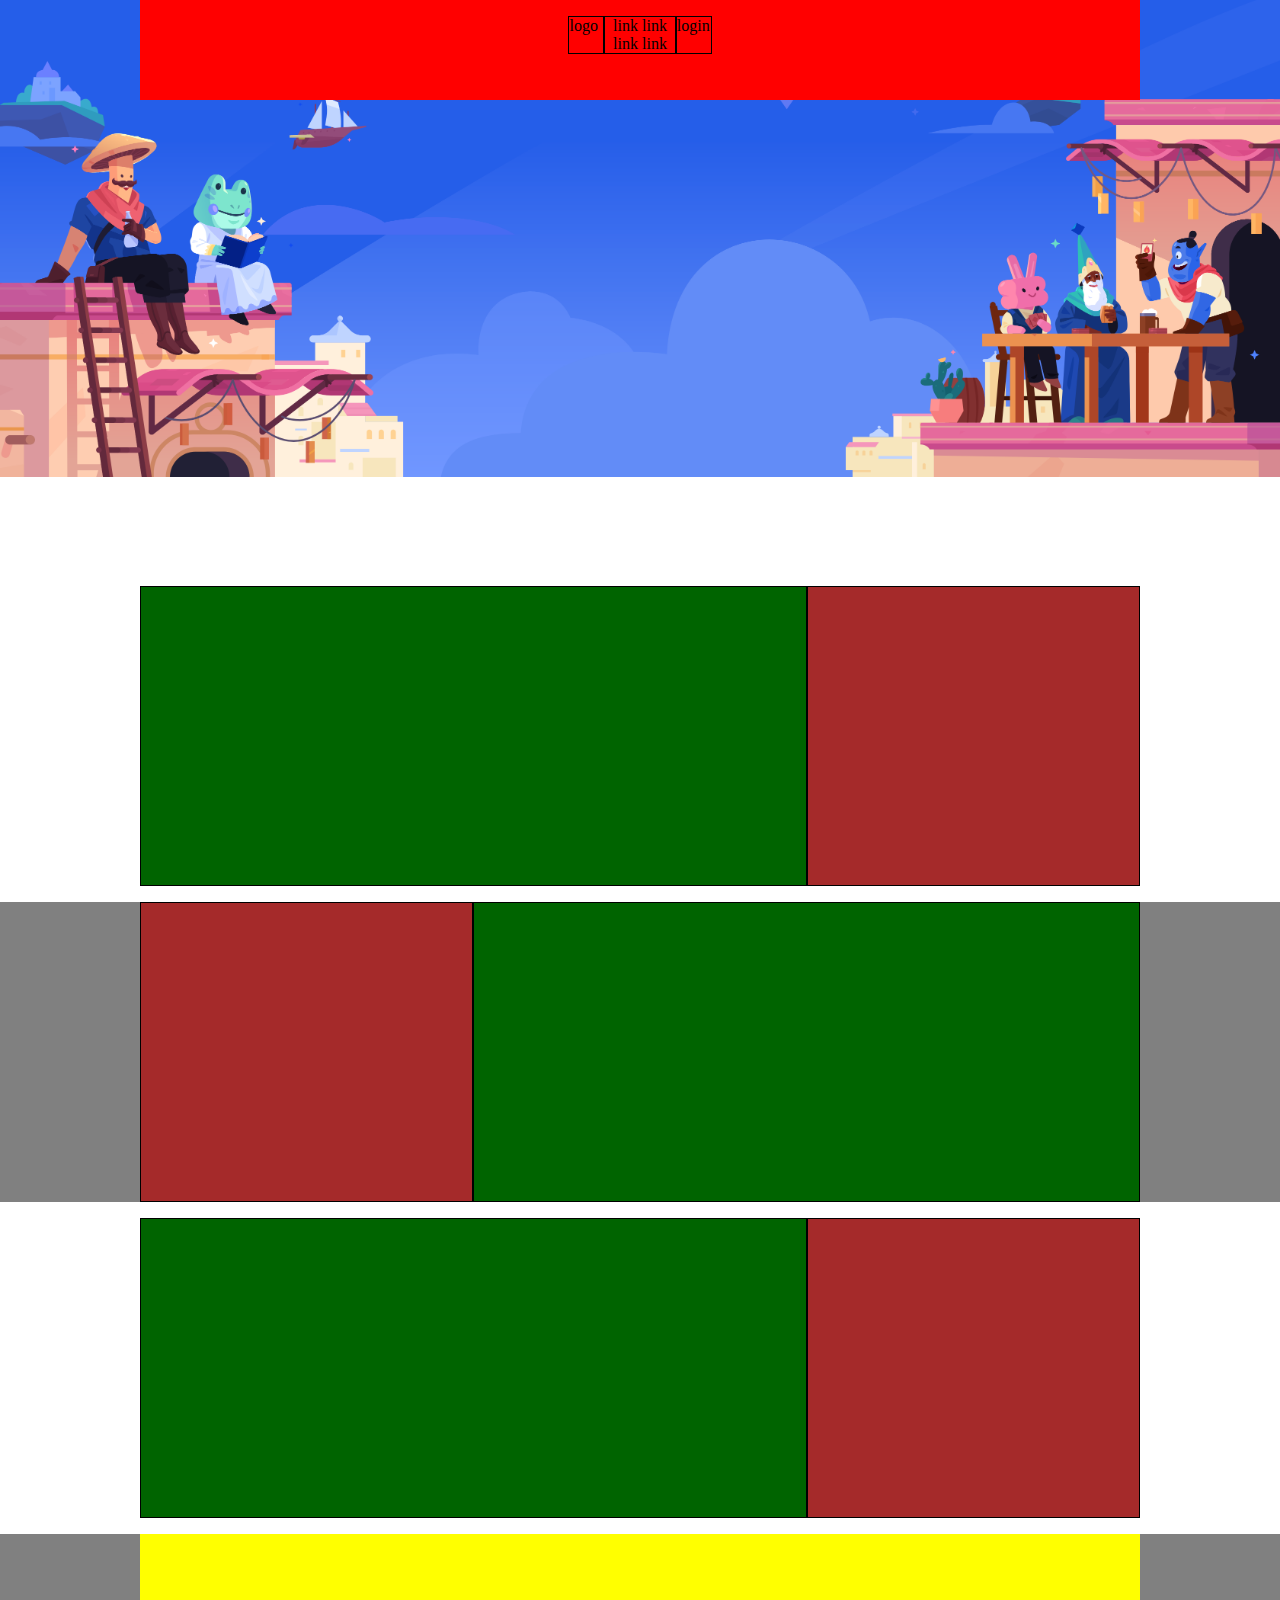
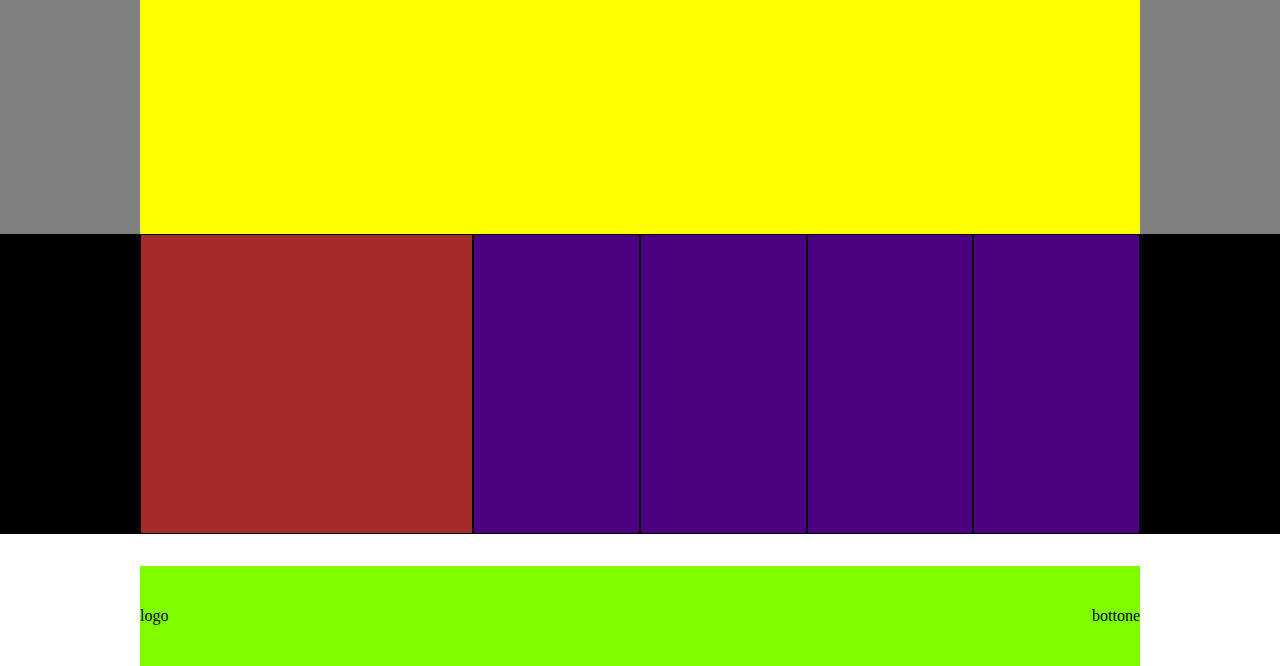
==== bonus/index.html @ 7757081d "commit with problem" ====
<!DOCTYPE html>
<html lang="en">
<head>
    <meta charset="UTF-8">
    <meta http-equiv="X-UA-Compatible" content="IE=edge">
    <meta name="viewport" content="width=device-width, initial-scale=1.0">
    <title>Discord</title>
    <link rel="stylesheet" href="style.css">
</head>
<body class="debug">
    <div class="background">
        <!-- header with logo,link and login -->
        <div class="contenitore container"> 
            <section class="download">
                    
                <header>
                    <div class="container">
                        <div class="row">
                            <div class="col_3">logo</div>
                            <div class="col_6">link link link link</div>
                            <div class="col_3">login</div>
                        </div>
                    </div>
                </header>
            </section>
        </div>
    </div>
    <!-- main -->
        <main>
             <!-- section download -->
             <div class="container">
             </div>
            <div class="container">
                <!-- section space  -->  
                <section class="space">
                    <div class="row">
                        <div class="col_8"></div>
                        <div class="col_4"></div>
                    </div>
                </section>
            </div>
            <!-- section easy with grey background -->  
                <section class="easy">
                    <div class="container">
                        <div class="row">
                            <div class="col_4"></div>
                            <div class="col_8"></div>
                        </div>
                    </div>
                </section>
                <div class="container">
                     <!-- section fandom -->  
                    <section class="fandom">
                        <div class="row">
                            <div class="col_8"></div>
                            <div class="col_4"></div>
                        </div>
                    </section>
                </div>
                <!-- section tecnology with grey background -->
                <section class="tecnology">
                    <div class="container">
                        <div class="square">
                        </div>
                    </div>
                </section>
                <!-- section talk with black background -->
                <section class="talk">
                    <div class="container">
                        <div class="row">
                            <div class="col_4"></div>
                            <div class="col_2"></div>
                            <div class="col_2"></div>
                            <div class="col_2"></div>
                            <div class="col_2"></div>
                        </div>
                    </div>
                </section>

        </main>
        <footer>
            <div class="container foot">
                <div class="final">
                    logo
                </div>
                <div class="final">
                    bottone
                </div>
            </div>
        </footer>
    </div> 

</body>
</html>
---- bonus/style.css ----
*{
    margin: 0;
    padding: 0;
    box-sizing: border-box;
}


.debug .background{
    background-image: url("./img/jumbo.png");
    height: 570px;
    background-size: contain;
    background-repeat: no-repeat;
    
    
}
header{
    padding-top: 1rem;
    padding-bottom: 1rem;
    
    
}
.container{
    width: 80%;
    max-width: 1000px;
    margin: 0 auto;
    
}
.row{
    display: flex;
    
}
.col_1{
    width: calc((100% / 12)*1);
    border: 1px solid;
    background-color: indigo;
}
.col_2{
    width: calc((100% / 12)*2);
    border: 1px solid;
    background-color: indigo;
}
.col_3{
    width: calc((100% / 12)*3);
    border: 1px solid;
}
.col_4{
    width: calc((100% / 12)*4);
    border: 1px solid;
    background-color: brown;
}
.col_6{
    width: calc((100% / 12)*6);
    text-align: center;
    border: 1px solid;
}
.col_8{
    width: calc((100% / 12)*8);
    border: 1px solid;
    background-color: darkgreen;
}
.contenitore{
    height: 100px;
    background-color: red;
    display: flex;
    justify-content: center;
}
.space, .easy, .fandom{
    margin-top: 1rem;
}
.debug .col_4, .debug .col_2{
    height: 300px;
}
.easy, .tecnology{
    background-color: grey;
}
.square{
    height: 300px;
    background-color: yellow;
    margin-top: 1rem;
}
.talk{
    background-color: black;
}
.foot{
    display: flex;
    justify-content: space-between;
    height: 100px;
    background-color: chartreuse;
    margin-top: 2rem;
}
.final{
    align-self: center;
}
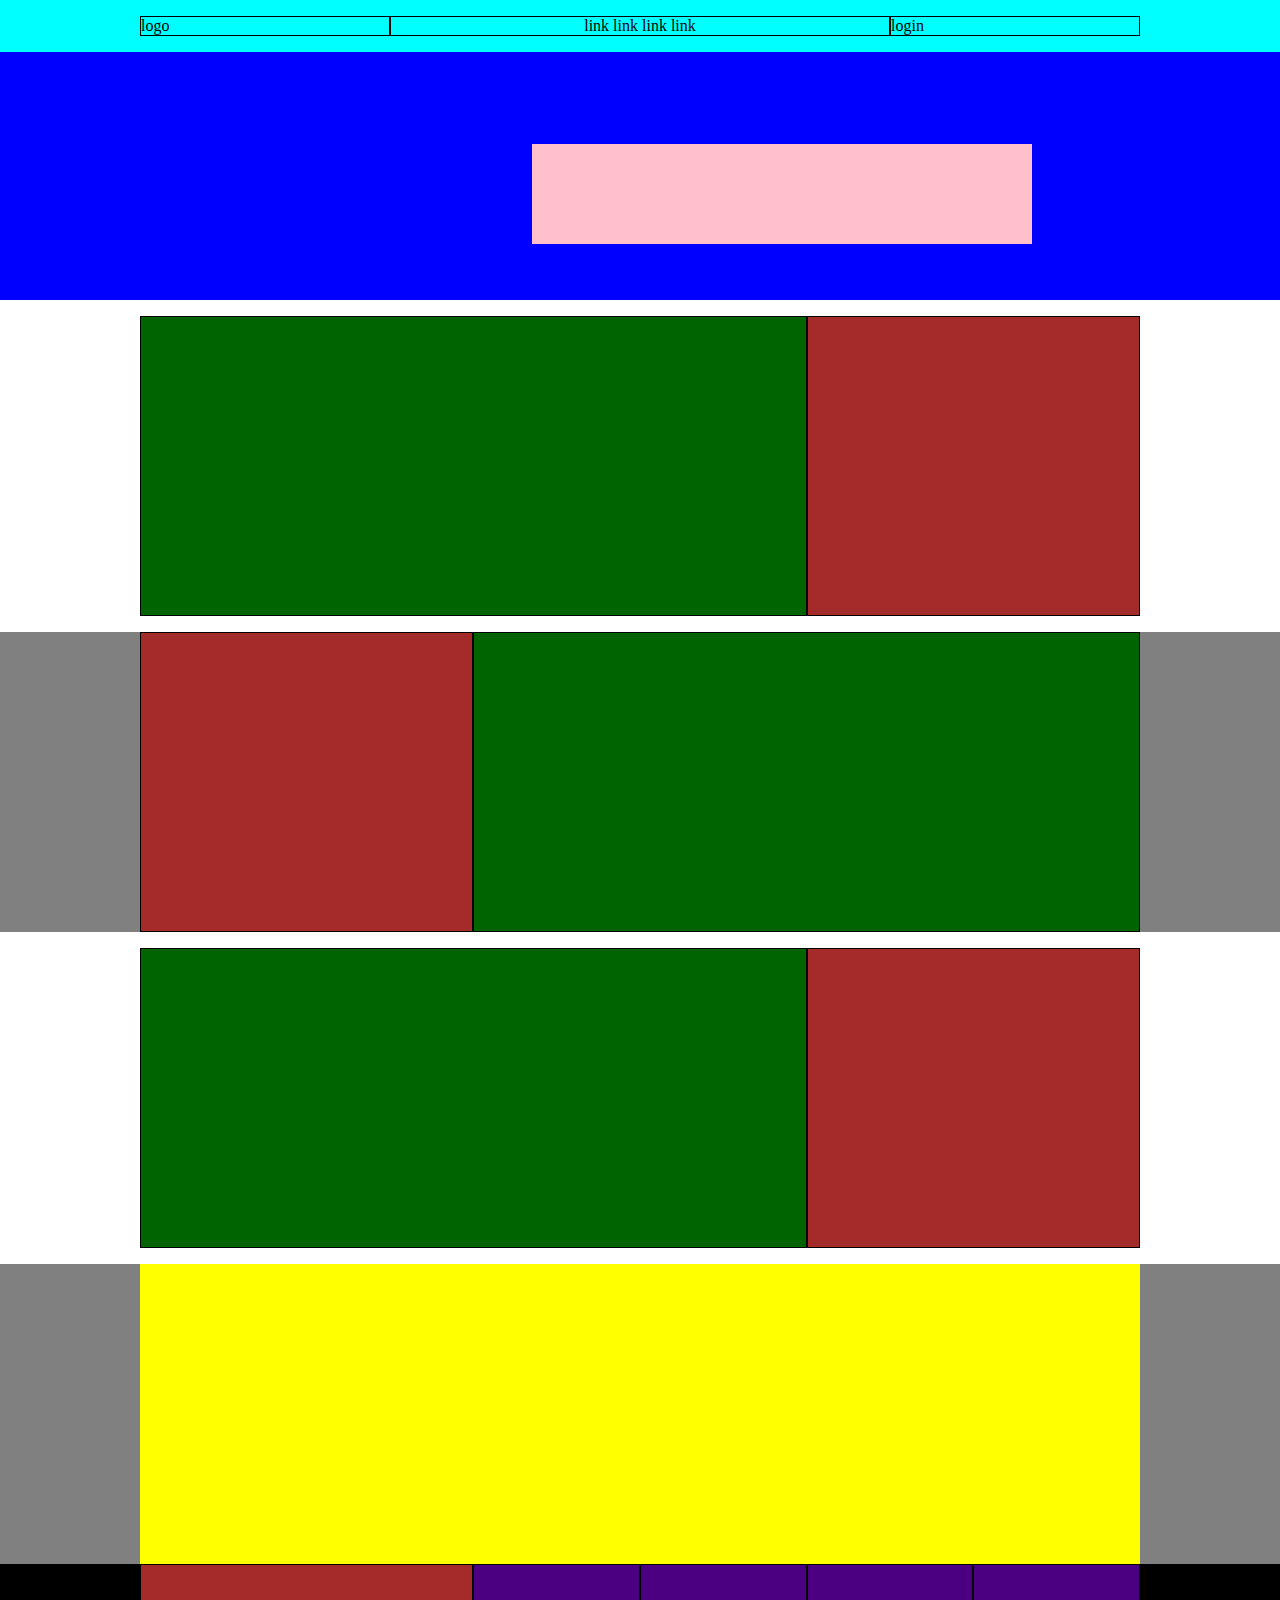
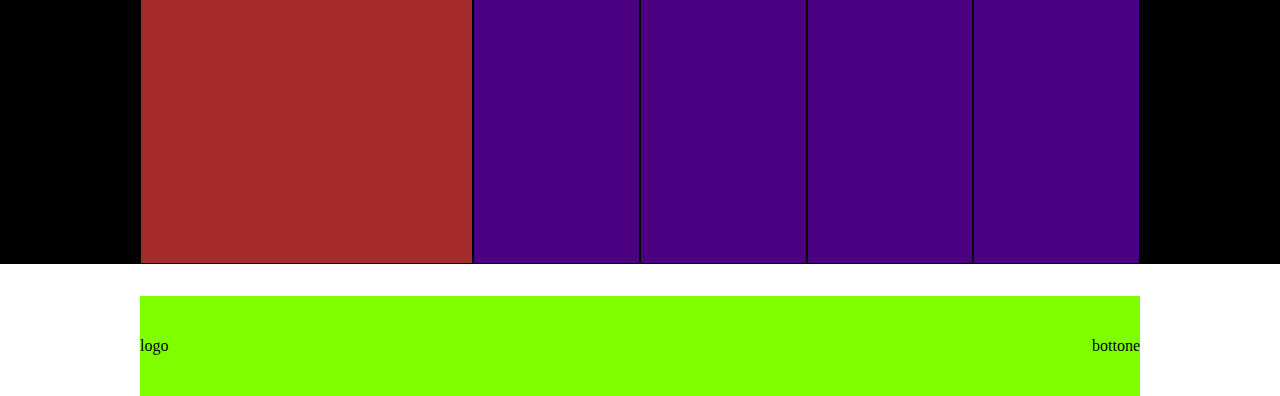
==== commit 378c9364: "final commit with position absolute" ====
--- a/bonus/index.html
+++ b/bonus/index.html
@@ -10,26 +10,25 @@
 <body class="debug">
     <div class="background">
         <!-- header with logo,link and login -->
-        <div class="contenitore container"> 
-            <section class="download">
-                    
-                <header>
-                    <div class="container">
-                        <div class="row">
-                            <div class="col_3">logo</div>
-                            <div class="col_6">link link link link</div>
-                            <div class="col_3">login</div>
-                        </div>
+        
+            <header>
+                <div class="container">
+                    <div class="row">
+                        <div class="col_3">logo</div>
+                        <div class="col_6">link link link link</div>
+                        <div class="col_3">login</div>
                     </div>
-                </header>
-            </section>
-        </div>
+                </div>
+            </header>
     </div>
     <!-- main -->
         <main>
-             <!-- section download -->
-             <div class="container">
-             </div>
+            <!-- section download -->
+            
+                 <section class="download">
+                         
+                 </section>
+            
             <div class="container">
                 <!-- section space  -->  
                 <section class="space">
--- a/bonus/style.css
+++ b/bonus/style.css
@@ -4,14 +4,12 @@
     padding: 0;
     box-sizing: border-box;
 }
-
-
+.debug header{
+    background-color: aqua ;
+}
 .debug .background{
-    background-image: url("./img/jumbo.png");
-    height: 570px;
-    background-size: contain;
-    background-repeat: no-repeat;
-    
+    background-color: blue;
+    height: 300px;
     
 }
 header{
@@ -24,6 +22,7 @@
     width: 80%;
     max-width: 1000px;
     margin: 0 auto;
+    position: relative;
     
 }
 .row{
@@ -59,11 +58,16 @@
     border: 1px solid;
     background-color: darkgreen;
 }
-.contenitore{
+.debug .download{
+    background-color: pink;
     height: 100px;
-    background-color: red;
-    display: flex;
-    justify-content: center;
+    margin: 4rem 2rem;
+}
+.download{
+    position: absolute;
+    top: 80px;
+    left: 500px;
+    width: 500px;
 }
 .space, .easy, .fandom{
     margin-top: 1rem;
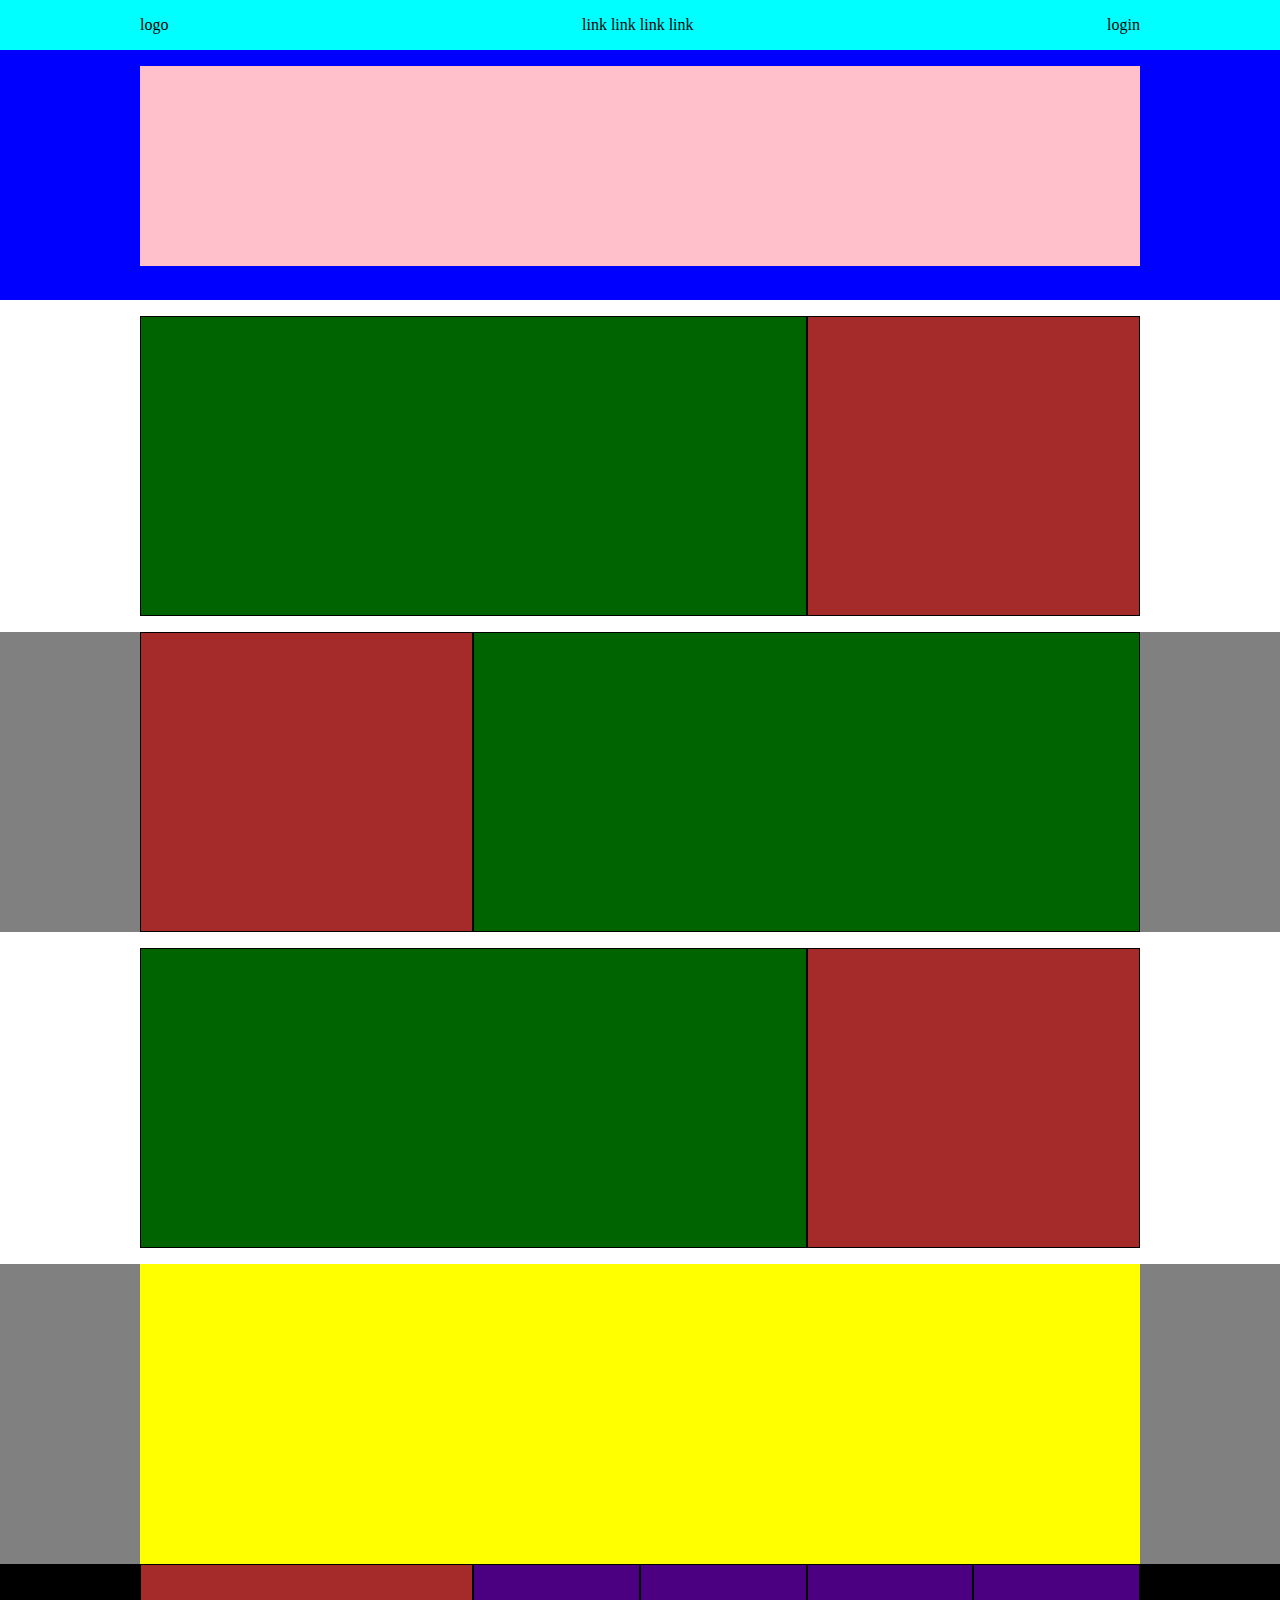
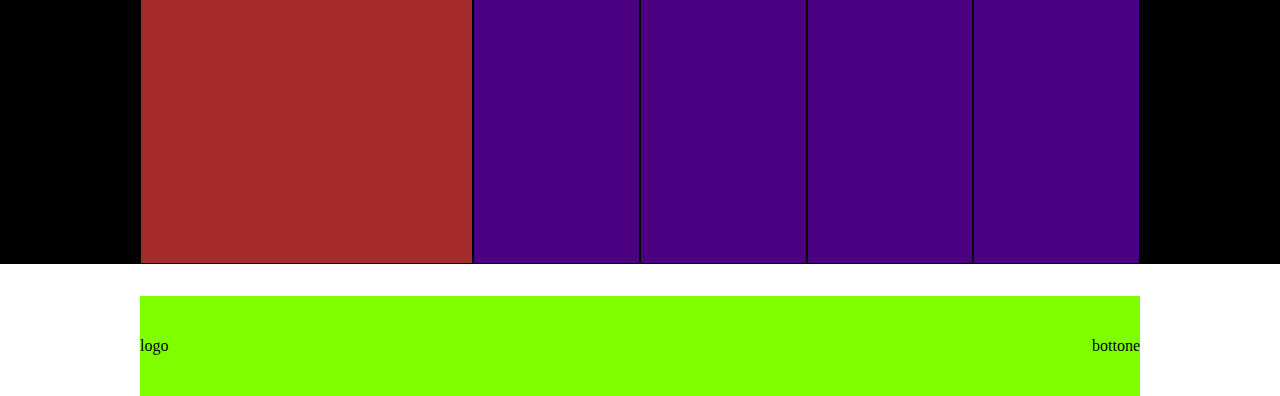
==== commit 850b8645: "bonus" ====
--- a/bonus/index.html
+++ b/bonus/index.html
@@ -10,16 +10,17 @@
 <body class="debug">
     <div class="background">
         <!-- header with logo,link and login -->
-        
-            <header>
-                <div class="container">
-                    <div class="row">
-                        <div class="col_3">logo</div>
-                        <div class="col_6">link link link link</div>
-                        <div class="col_3">login</div>
-                    </div>
+        <header>
+            <div class="container">
+                <div class="row">
+                    <div class="col_fl">logo</div>
+                    <div class="col_fl">link link link link</div>
+                    <div class="col_fl">login</div>
                 </div>
-            </header>
+            </div>
+        </header>
+        <div class="pink container">
+        </div>
     </div>
     <!-- main -->
         <main>
--- a/bonus/style.css
+++ b/bonus/style.css
@@ -5,7 +5,7 @@
     box-sizing: border-box;
 }
 .debug header{
-    background-color: aqua ;
+    background-color:aqua ;
 }
 .debug .background{
     background-color: blue;
@@ -16,19 +16,17 @@
     padding-top: 1rem;
     padding-bottom: 1rem;
     
-    
 }
 .container{
     width: 80%;
     max-width: 1000px;
     margin: 0 auto;
-    position: relative;
-    
 }
 .row{
     display: flex;
-    
+    justify-content: space-between;
 }
+
 .col_1{
     width: calc((100% / 12)*1);
     border: 1px solid;
@@ -58,17 +56,13 @@
     border: 1px solid;
     background-color: darkgreen;
 }
-.debug .download{
+.pink{
+    height: 200px;
     background-color: pink;
-    height: 100px;
-    margin: 4rem 2rem;
+    margin-top: 1rem;
 }
-.download{
-    position: absolute;
-    top: 80px;
-    left: 500px;
-    width: 500px;
-}
+
+
 .space, .easy, .fandom{
     margin-top: 1rem;
 }
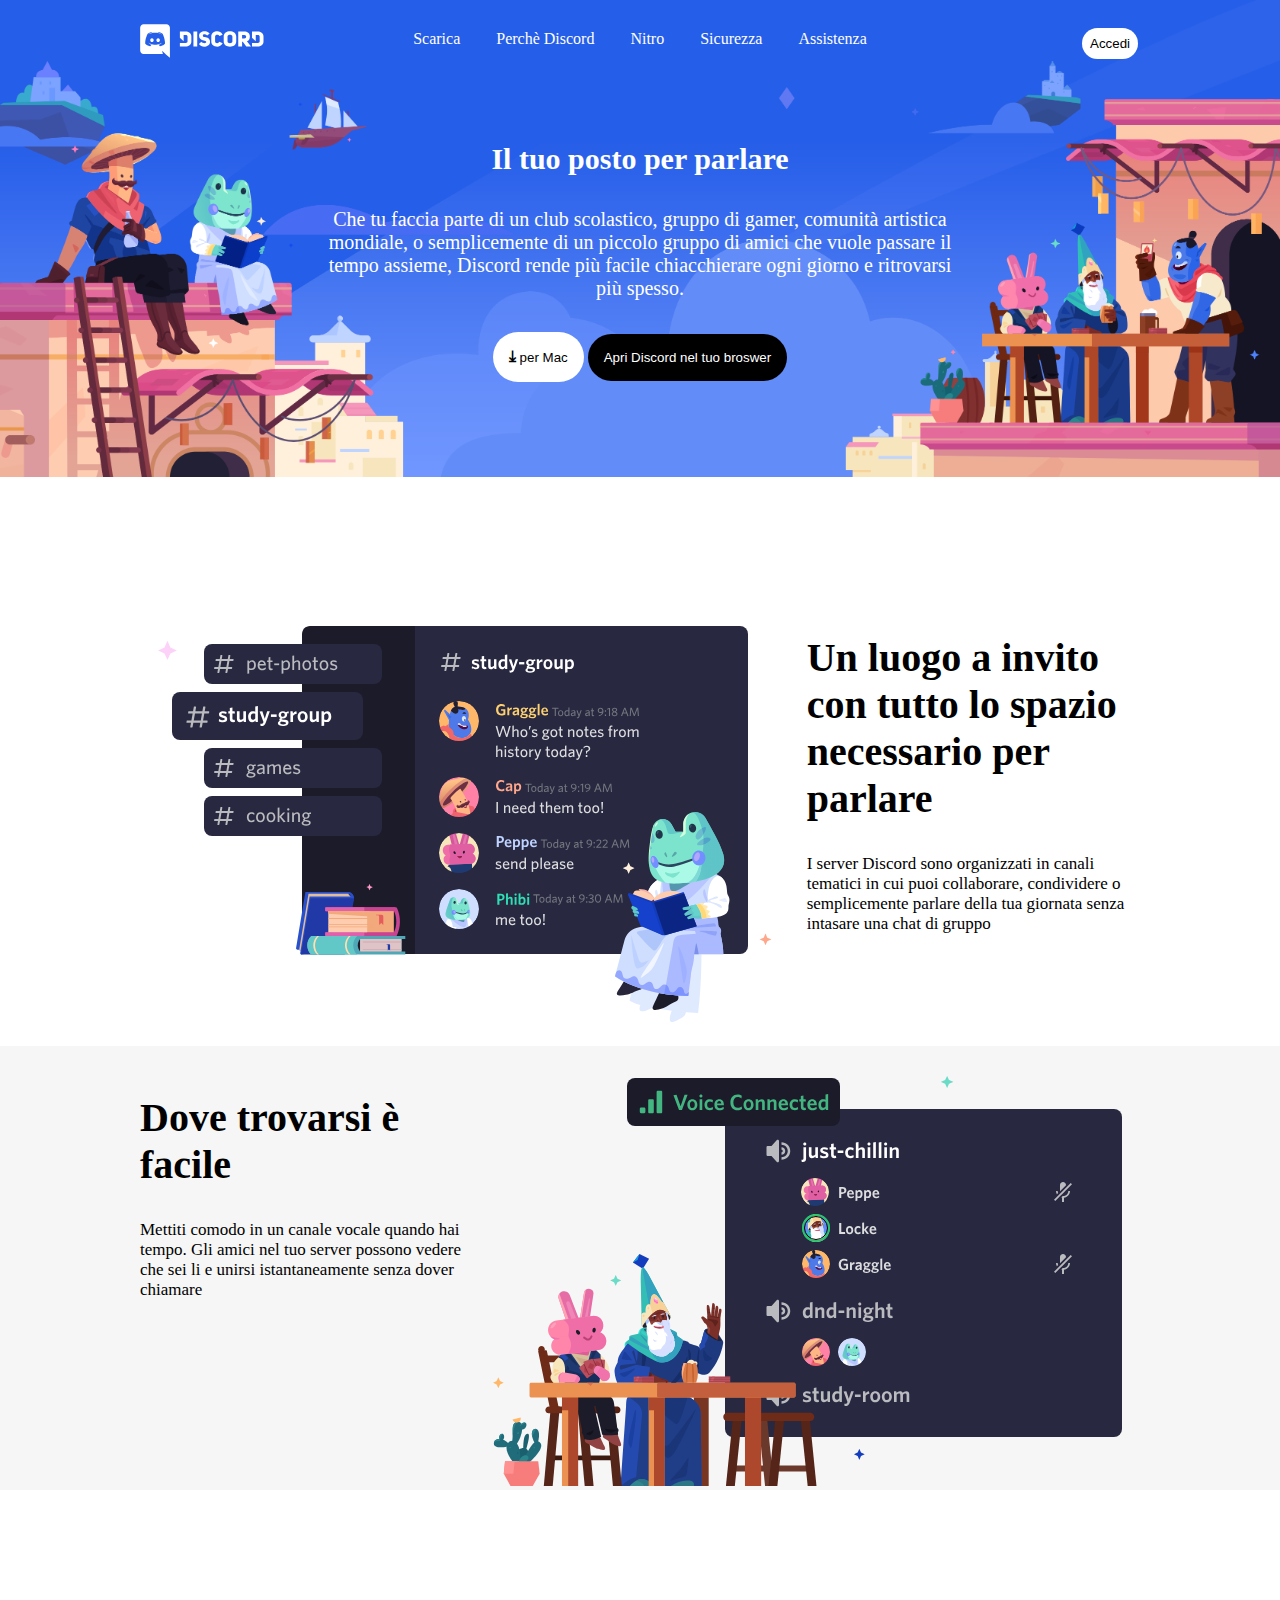
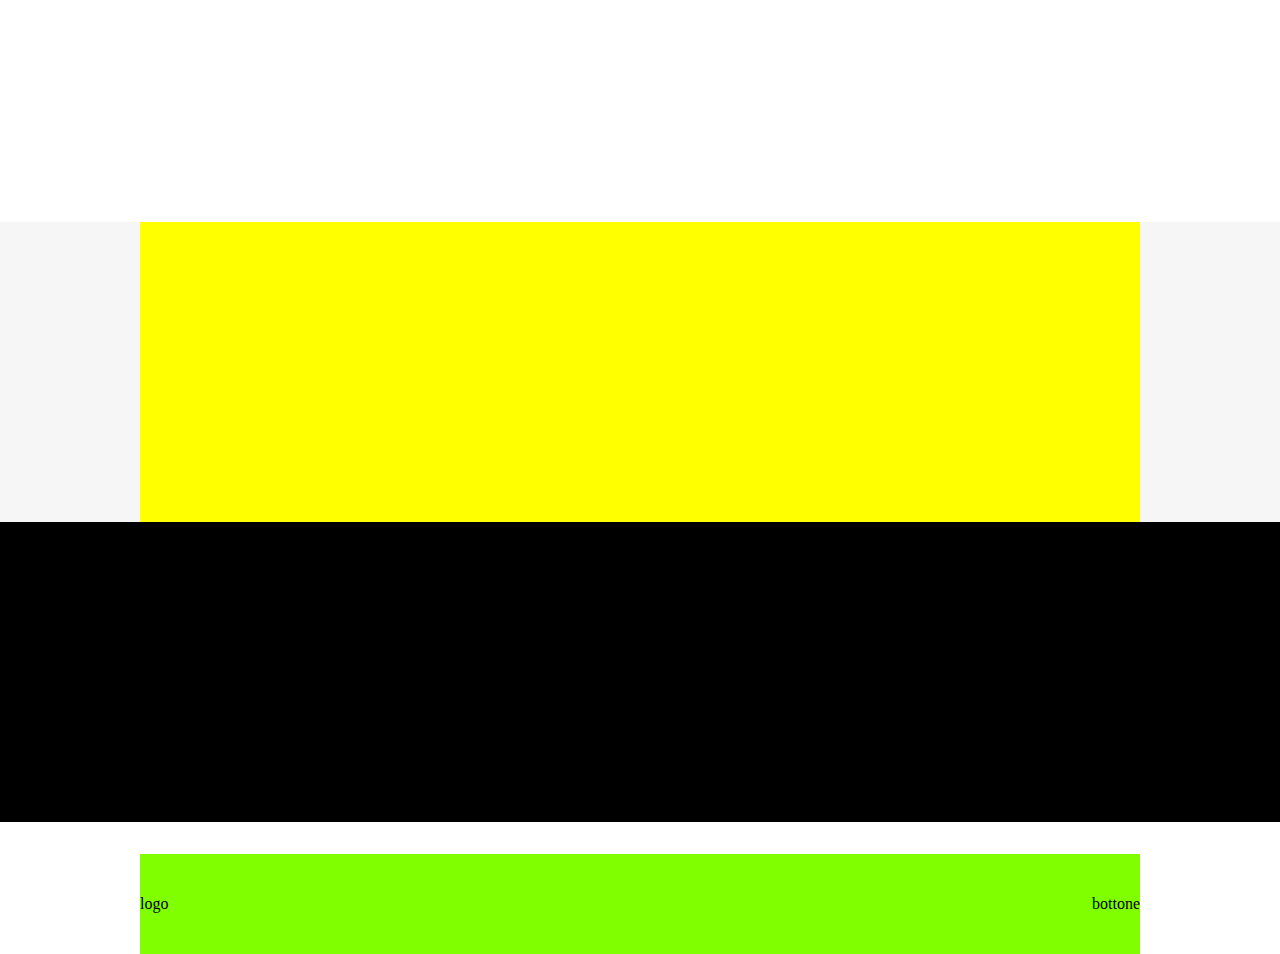
==== commit c06c246c: "commit with three section" ====
--- a/bonus/index.html
+++ b/bonus/index.html
@@ -13,29 +13,48 @@
         <header>
             <div class="container">
                 <div class="row">
-                    <div class="col_fl">logo</div>
-                    <div class="col_fl">link link link link</div>
-                    <div class="col_fl">login</div>
+                    <div class="col_3">
+                        <img class="logo" src="./img/logo.svg" alt="">
+                    </div>
+                    <div class="col_6">
+                        <a href="">Scarica</a> 
+                        <a href="">Perchè Discord</a>
+                        <a href="">Nitro</a>
+                        <a href="">Sicurezza</a>
+                        <a href="">Assistenza</a>
+                    </div>
+                    <div class="col_3">
+                        <button class="accedi">Accedi</button>
+                    </div>
                 </div>
             </div>
         </header>
-        <div class="pink container">
+        <!-- section download -->
+        <div class="jus">
+            <div class="col_6">
+                <h2 class="download">Il tuo posto per parlare</h2>
+                <p class="club">Che tu faccia parte di un club scolastico, gruppo di gamer, comunità artistica mondiale, o semplicemente di un piccolo gruppo di amici che vuole passare il tempo assieme, Discord rende più facile chiacchierare ogni giorno e ritrovarsi più spesso.</p>
+            </div>
+        </div>
+        <div class="jus">
+            <div class="col_6">
+                <button class="mac"><span>&#10515;</span> per Mac</button>
+                <button class="broswer">Apri Discord nel tuo broswer</button>
+            </div>
         </div>
     </div>
     <!-- main -->
         <main>
-            <!-- section download -->
-            
-                 <section class="download">
-                         
-                 </section>
             
             <div class="container">
                 <!-- section space  -->  
                 <section class="space">
                     <div class="row">
-                        <div class="col_8"></div>
-                        <div class="col_4"></div>
+                        <div class="col_8"><img src="./img/item1.svg" alt=""></div>
+                        <div class="col_4">
+                            <h2 class="place">Un luogo a invito con tutto lo spazio necessario per parlare</h2>
+                            <p class="server">I server Discord sono organizzati in canali tematici in cui puoi collaborare, condividere o semplicemente parlare della tua giornata senza intasare una chat di gruppo</p>
+                        </div>
                     </div>
                 </section>
             </div>
@@ -43,8 +62,11 @@
                 <section class="easy">
                     <div class="container">
                         <div class="row">
-                            <div class="col_4"></div>
-                            <div class="col_8"></div>
+                            <div class="col_4">
+                                <h2 class="place">Dove trovarsi è facile</h2>
+                                <p class="server">Mettiti comodo in un canale vocale quando hai tempo. Gli amici nel tuo server possono vedere che sei li e unirsi istantaneamente senza dover chiamare</p>
+                            </div>
+                            <div class="col_8"><img src="./img/item2.svg" alt="">   </div>
                         </div>
                     </div>
                 </section>
--- a/bonus/style.css
+++ b/bonus/style.css
@@ -4,13 +4,12 @@
     padding: 0;
     box-sizing: border-box;
 }
-.debug header{
-    background-color:aqua ;
-}
-.debug .background{
-    background-color: blue;
-    height: 300px;
-    
+
+.background{
+    background-image: url("./img/jumbo.png");
+    height: 570px;
+    background-size: contain;
+    background-repeat: no-repeat;
 }
 header{
     padding-top: 1rem;
@@ -24,44 +23,84 @@
 }
 .row{
     display: flex;
-    justify-content: space-between;
+}
+.logo{
+    padding-top: 0.5rem;
+}
+a{
+    padding: 1rem;
+    text-decoration: none;
+    color: white;
 }
 
 .col_1{
     width: calc((100% / 12)*1);
-    border: 1px solid;
-    background-color: indigo;
 }
 .col_2{
     width: calc((100% / 12)*2);
-    border: 1px solid;
-    background-color: indigo;
 }
 .col_3{
     width: calc((100% / 12)*3);
-    border: 1px solid;
+    align-self: center;
 }
 .col_4{
     width: calc((100% / 12)*4);
-    border: 1px solid;
-    background-color: brown;
 }
 .col_6{
     width: calc((100% / 12)*6);
+    align-self: center;
     text-align: center;
-    border: 1px solid;
 }
 .col_8{
     width: calc((100% / 12)*8);
-    border: 1px solid;
-    background-color: darkgreen;
 }
-.pink{
-    height: 200px;
-    background-color: pink;
-    margin-top: 1rem;
+.accedi, .mac{
+    background-color: white;
+    border: none;
+    border-radius: 2rem;
+
+}
+.accedi{
+    padding: 0.5rem;
+    margin-left: 12rem;
+    margin-top: 0.5rem;
+}
+.jus{
+    display: flex;
+    justify-content: center;
+}
+.download, .club{
+    color: white;
+    text-align: center;
+}
+.download{
+    font-weight: 600;
+    font-size: 30px;
+    margin: 4rem 0 2rem;
+}
+.club{
+    font-size: 20px;
+}
+.mac, .broswer{
+    padding: 1rem;
+    margin-top: 2rem;
+    
+}
+.broswer{
+    background-color: black;
+    color: white;
+    border: none;
+    border-radius: 2rem;
 }
 
+.place{
+    font-size: 40px;
+    margin-top: 3rem;
+}
+.server{
+    font-size: 17px;
+    margin-top: 2rem;
+}
 
 .space, .easy, .fandom{
     margin-top: 1rem;
@@ -70,7 +109,7 @@
     height: 300px;
 }
 .easy, .tecnology{
-    background-color: grey;
+    background-color: #F6F6F6;
 }
 .square{
     height: 300px;
@@ -90,3 +129,7 @@
 .final{
     align-self: center;
 }
+span{
+    font-size: 1rem;
+    font-weight: 900;
+}
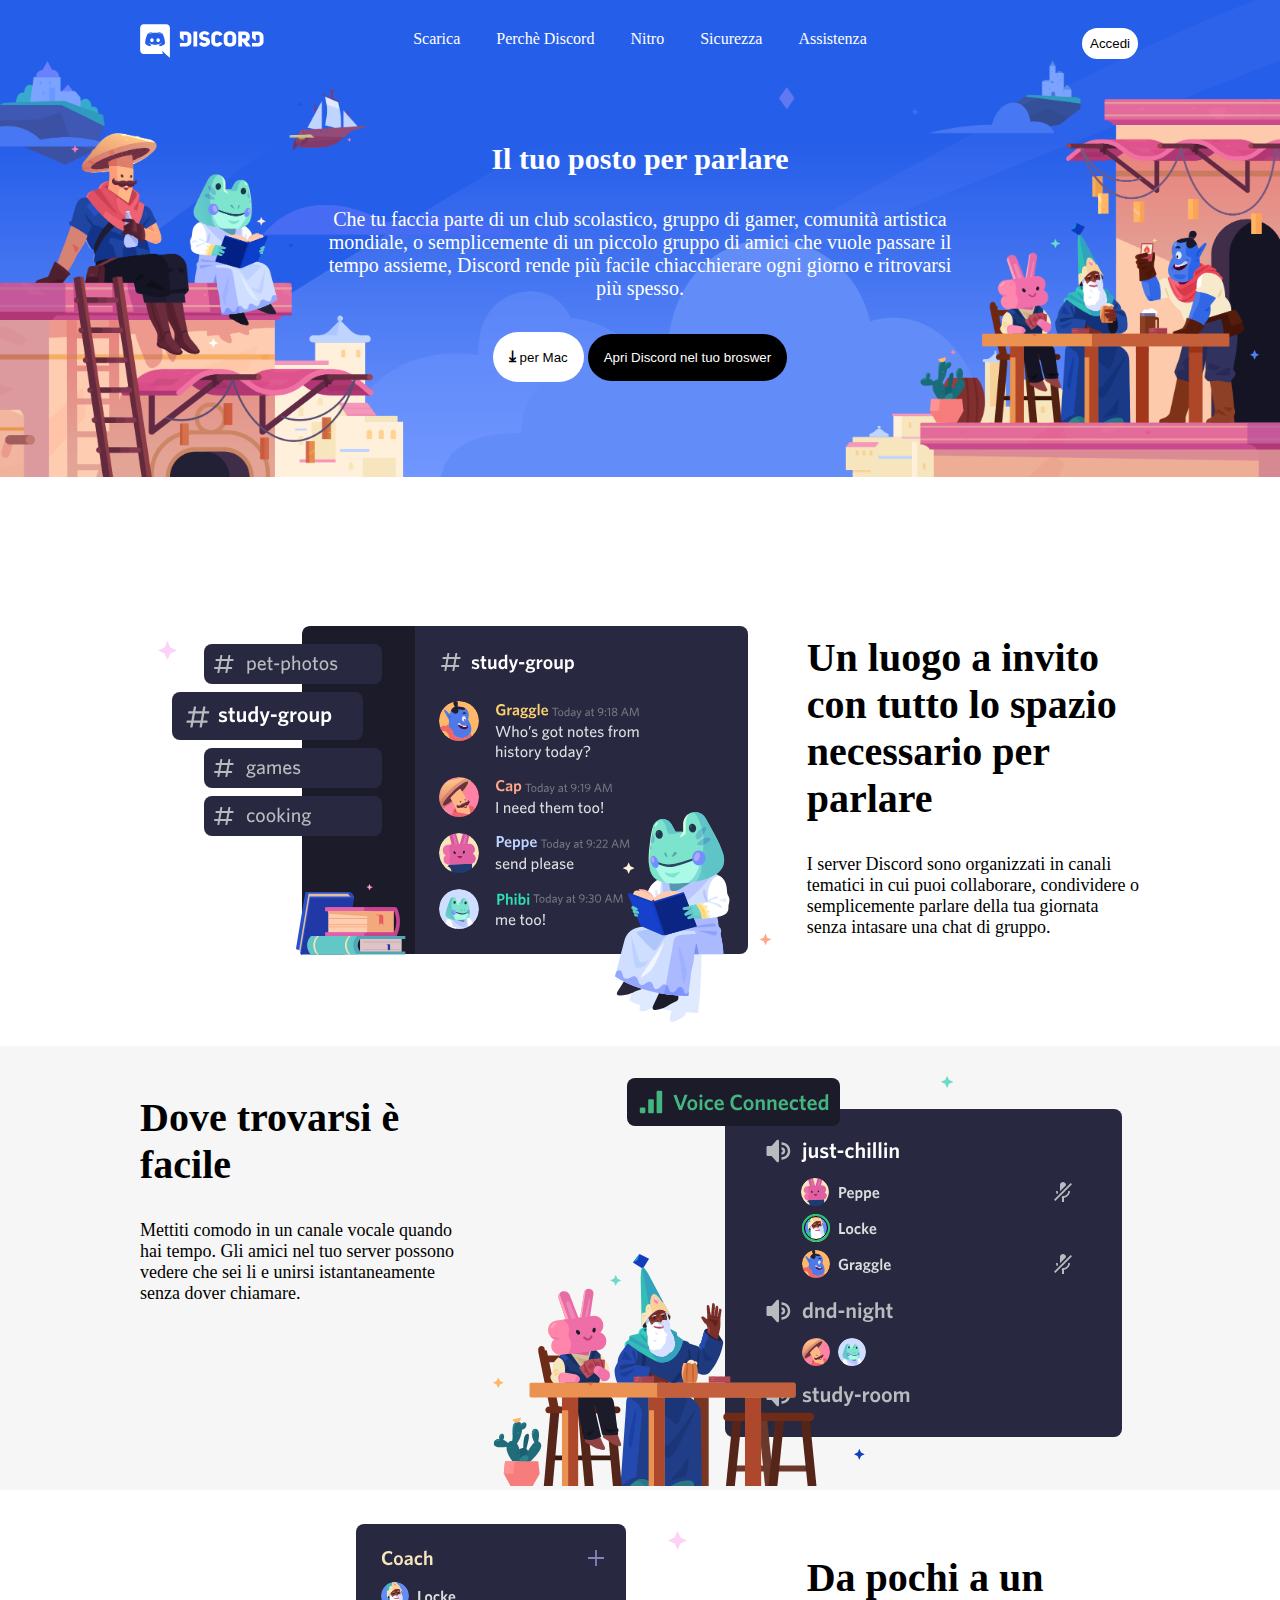
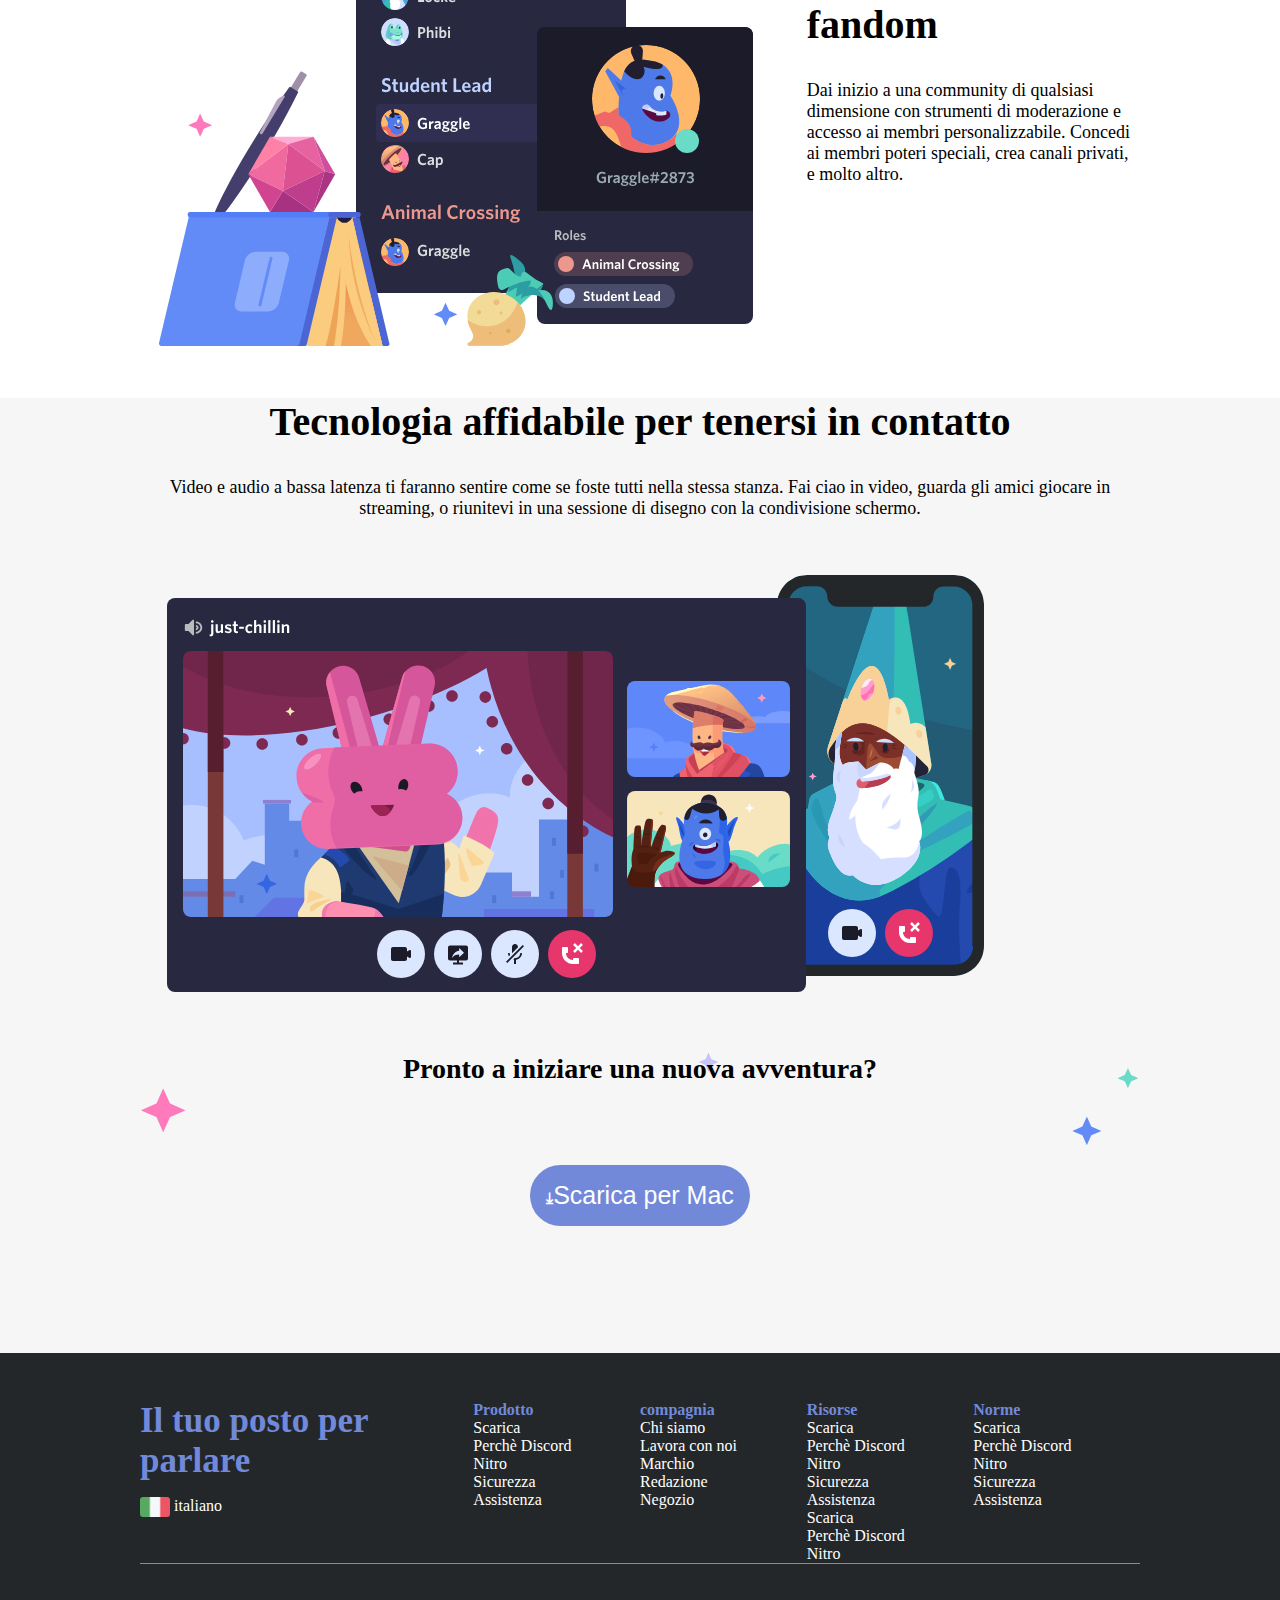
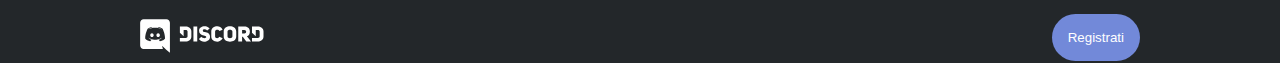
==== commit c05b31e8: "final commit without particular" ====
--- a/bonus/index.html
+++ b/bonus/index.html
@@ -7,7 +7,7 @@
     <title>Discord</title>
     <link rel="stylesheet" href="style.css">
 </head>
-<body class="debug">
+<body>
     <div class="background">
         <!-- header with logo,link and login -->
         <header>
@@ -38,7 +38,7 @@
         </div>
         <div class="jus">
             <div class="col_6">
-                <button class="mac"><span>&#10515;</span> per Mac</button>
+                <button class="mac"><span class="freccia">&#10515;</span> per Mac</button>
                 <button class="broswer">Apri Discord nel tuo broswer</button>
             </div>
         </div>
@@ -53,7 +53,7 @@
                         <div class="col_8"><img src="./img/item1.svg" alt=""></div>
                         <div class="col_4">
                             <h2 class="place">Un luogo a invito con tutto lo spazio necessario per parlare</h2>
-                            <p class="server">I server Discord sono organizzati in canali tematici in cui puoi collaborare, condividere o semplicemente parlare della tua giornata senza intasare una chat di gruppo</p>
+                            <p class="server">I server Discord sono organizzati in canali tematici in cui puoi collaborare, condividere o semplicemente parlare della tua giornata senza intasare una chat di gruppo.</p>
                         </div>
                     </div>
                 </section>
@@ -64,7 +64,7 @@
                         <div class="row">
                             <div class="col_4">
                                 <h2 class="place">Dove trovarsi è facile</h2>
-                                <p class="server">Mettiti comodo in un canale vocale quando hai tempo. Gli amici nel tuo server possono vedere che sei li e unirsi istantaneamente senza dover chiamare</p>
+                                <p class="server">Mettiti comodo in un canale vocale quando hai tempo. Gli amici nel tuo server possono vedere che sei li e unirsi istantaneamente senza dover chiamare.</p>
                             </div>
                             <div class="col_8"><img src="./img/item2.svg" alt="">   </div>
                         </div>
@@ -74,8 +74,11 @@
                      <!-- section fandom -->  
                     <section class="fandom">
                         <div class="row">
-                            <div class="col_8"></div>
-                            <div class="col_4"></div>
+                            <div class="col_8"><img src="./img/item3.svg" alt=""></div>
+                            <div class="col_4">
+                                <h2 class="place">Da pochi a un fandom</h2>
+                                <p class="server">Dai inizio a una community di qualsiasi dimensione con strumenti di moderazione e accesso ai membri personalizzabile. Concedi ai membri poteri speciali, crea canali privati, e molto altro.</p>
+                            </div>
                         </div>
                     </section>
                 </div>
@@ -83,32 +86,87 @@
                 <section class="tecnology">
                     <div class="container">
                         <div class="square">
+                            <h2 class="place" style="text-align:center ;">Tecnologia affidabile per tenersi in contatto</h2>
+                            <p class="server" style="text-align:center ;">Video e audio a bassa latenza ti faranno sentire come se foste tutti nella stessa stanza. Fai ciao in video, guarda gli amici giocare in streaming, o riunitevi in una sessione di disegno con la condivisione schermo.</p>
+                            <img src="./img/item4-big.svg" alt="">
+                            <div class="adventure">
+                                Pronto a iniziare una nuova avventura?
+                                <div class="pad">
+                                    <button class="scarica">
+                                        <span class="freccia">&#10515;</span>Scarica per Mac
+                                    </button>
+                                </div>
+                            </div>
                         </div>
                     </div>
                 </section>
                 <!-- section talk with black background -->
-                <section class="talk">
-                    <div class="container">
-                        <div class="row">
-                            <div class="col_4"></div>
-                            <div class="col_2"></div>
-                            <div class="col_2"></div>
-                            <div class="col_2"></div>
-                            <div class="col_2"></div>
+                    <section class="talk">
+                        <div class="container">
+                            <div class="row">
+                                <div class="col_4">
+                                    <h3>Il tuo posto per parlare</h3>
+                                    <img class="flag" src="./img/ita.png" alt=""> 
+                                    <span class="italy">italiano</span>
+                                </div>
+                                <div class="col_2">
+                                    <h4>Prodotto</h4>
+                                    <div class="coda">
+                                        Scarica <br>
+                                        Perchè Discord <br>
+                                        Nitro <br>
+                                        Sicurezza <br>
+                                        Assistenza
+                                    </div>
+                                </div>
+                                <div class="col_2">
+                                    <h4>compagnia</h4>
+                                    <div class="coda">
+                                        Chi siamo <br>
+                                        Lavora con noi <br>
+                                        Marchio <br>
+                                        Redazione <br>
+                                        Negozio
+                                    </div>
+                                </div>
+                                <div class="col_2">
+                                    <h4>Risorse</h4>
+                                    <div class="coda">
+                                        Scarica <br>
+                                        Perchè Discord <br>
+                                        Nitro <br>
+                                        Sicurezza <br>
+                                        Assistenza <br>
+                                        Scarica <br>
+                                        Perchè Discord <br>
+                                        Nitro
+                                    </div>
+                                    
+                                </div>
+                                <div class="col_2">
+                                    <h4>Norme</h4>
+                                    <div class="coda">
+                                        Scarica <br>
+                                        Perchè Discord <br>
+                                        Nitro <br>
+                                        Sicurezza <br>
+                                        Assistenza 
+                                    </div>
+                                </div>
+                            </div>
                         </div>
+                    </section>
+
+            </main>
+            <footer>
+                <div class="container foot">
+                    <div class="final">
+                        <img src="./img/logo.svg" alt="">
                     </div>
-                </section>
-
-        </main>
-        <footer>
-            <div class="container foot">
-                <div class="final">
-                    logo
+                    <div class="final">
+                        <button class="register">Registrati</button>
+                    </div>
                 </div>
-                <div class="final">
-                    bottone
-                </div>
-            </div>
         </footer>
     </div> 
 
--- a/bonus/style.css
+++ b/bonus/style.css
@@ -45,6 +45,7 @@
 }
 .col_4{
     width: calc((100% / 12)*4);
+    
 }
 .col_6{
     width: calc((100% / 12)*6);
@@ -98,7 +99,7 @@
     margin-top: 3rem;
 }
 .server{
-    font-size: 17px;
+    font-size: 18px;
     margin-top: 2rem;
 }
 
@@ -111,25 +112,74 @@
 .easy, .tecnology{
     background-color: #F6F6F6;
 }
-.square{
-    height: 300px;
-    background-color: yellow;
-    margin-top: 1rem;
-}
 .talk{
-    background-color: black;
+    background-color: #23272A;
+
 }
 .foot{
     display: flex;
     justify-content: space-between;
     height: 100px;
-    background-color: chartreuse;
-    margin-top: 2rem;
+    padding-top: 3rem;
+    border-top: 1px solid #7289D9;
+    
 }
 .final{
     align-self: center;
 }
-span{
+.freccia{
     font-size: 1rem;
     font-weight: 900;
 }
+.scarica{
+    border: none;
+    background-color:#7289DA;
+    color: white;
+    font-size: 25px;
+    padding: 1rem;
+    border-radius: 2rem;
+    text-align: center;
+    
+}
+.adventure{
+    font-size: 28px;
+    text-align: center;
+    font-weight: bolder;
+    background-image: url("./img/stars.svg");
+    height: 300px;
+    background-repeat: no-repeat;
+    background-size: contain;
+}
+.pad{
+    margin: 5rem;
+}
+h3{
+    color:  #7289D9;
+    font-size: 35px;
+    margin-top: 3rem;
+    padding-bottom: 1rem;
+}
+.flag{
+    width: 30px;
+}
+.italy{
+    vertical-align: top;
+    color: white;
+}
+h4{
+    color:  #7289D9;
+    margin-top: 3rem;
+}
+.coda{
+    color: white;
+}
+footer{
+    background-color: #23272A;
+}
+.register{
+    border: none;
+    background-color: #7289D9;
+    color: white;
+    padding: 1rem;
+    border-radius: 2rem;
+}